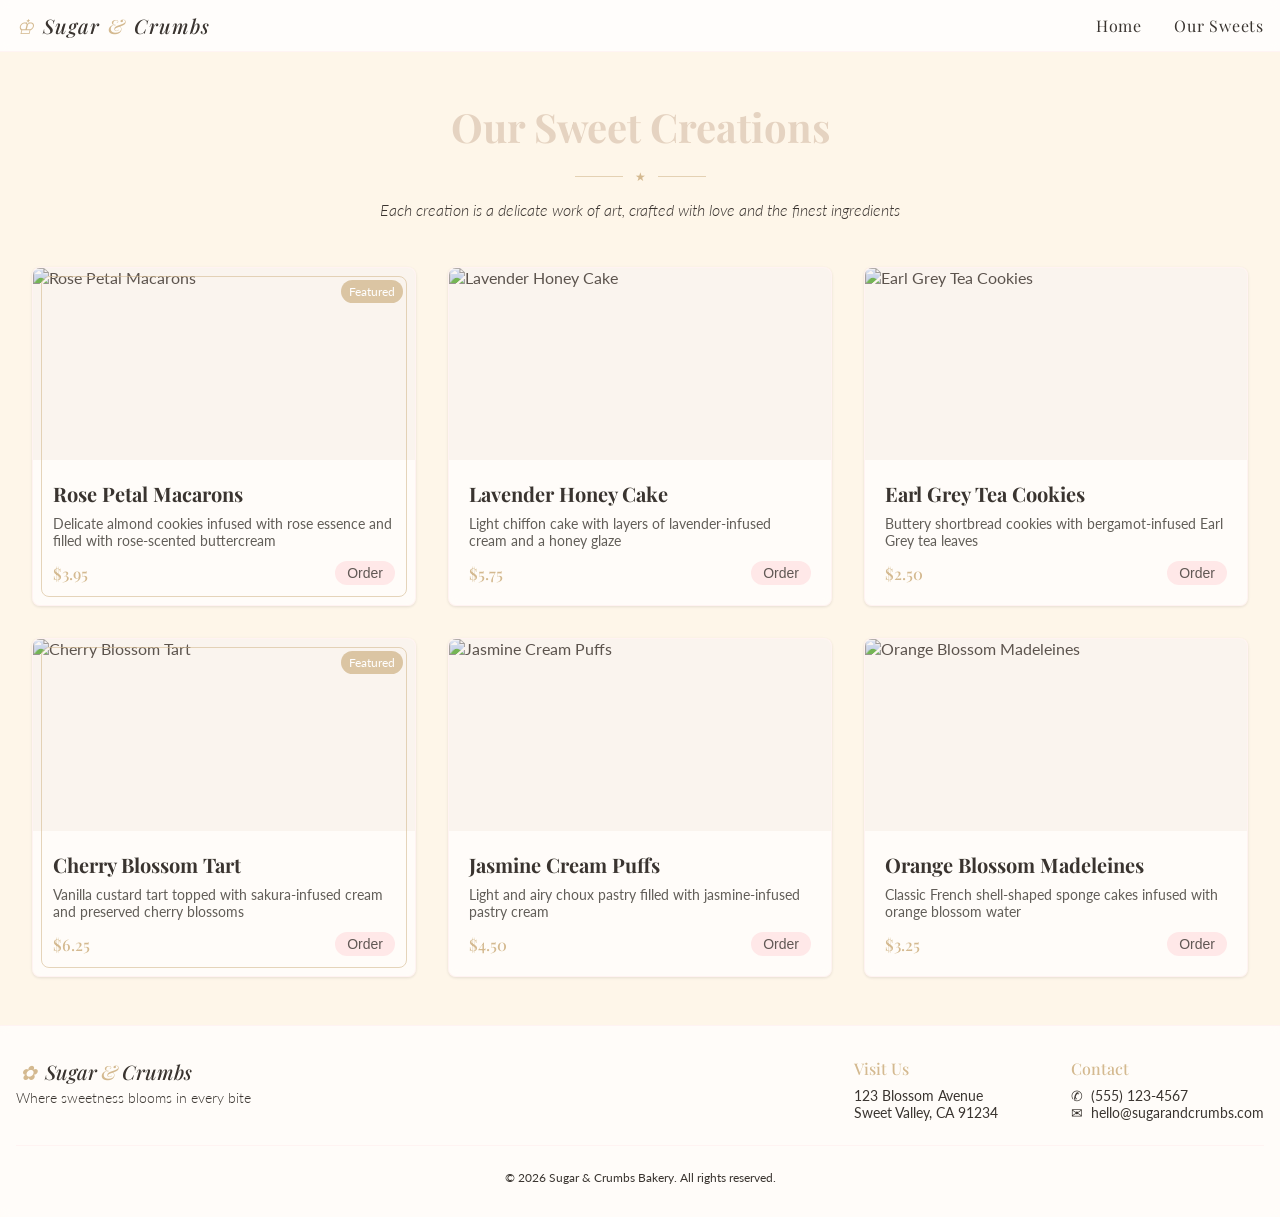
==== menu.html @ 68413828 "Refactor: Convert to HTML/CSS only, split pages" ====
<!DOCTYPE html>
<html lang="en">
<head>
  <meta charset="UTF-8">
  <meta name="viewport" content="width=device-width, initial-scale=1.0">
  <title>Our Sweets | Sugar & Crumbs</title>
  <meta name="description" content="Explore our delicious menu of artisanal pastries and sweet treats. Sugar & Crumbs offers a variety of handcrafted desserts made with love.">
  <meta name="author" content="Sugar & Crumbs">

  <meta property="og:title" content="Our Sweets | Sugar & Crumbs">
  <meta property="og:description" content="Explore our delicious menu of artisanal pastries and sweet treats. Sugar & Crumbs offers a variety of handcrafted desserts made with love.">
  <meta property="og:type" content="website">
  <meta property="og:image" content="https://lovable.dev/opengraph-image-p98pqg.png">

  <meta name="twitter:card" content="summary_large_image">
  <meta name="twitter:site" content="@lovable_dev">
  <meta name="twitter:image" content="https://lovable.dev/opengraph-image-p98pqg.png">
  
  <link rel="stylesheet" href="styles.css">
  <link rel="stylesheet" href="https://fonts.googleapis.com/css2?family=Playfair+Display:ital,wght@0,400;0,500;0,600;0,700;1,400;1,500&family=Lato:wght@300;400;700&display=swap">
  <!-- IMPORTANT: DO NOT REMOVE THIS SCRIPT TAG OR THIS VERY COMMENT! -->
  <script src="https://cdn.gpteng.co/gptengineer.js" type="module"></script>
</head>
<body>
  <nav>
    <div class="nav-container">
      <a href="index.html" class="logo">
        <span>♔</span> <!-- Cake slice icon replacement -->
        Sugar <span>&</span> Crumbs
      </a>
      
      <div class="nav-links">
        <a href="index.html">Home</a>
        <a href="menu.html">Our Sweets</a>
      </div>
      
      <button class="mobile-menu-btn" id="menuToggle">
        ≡ <!-- Menu icon replacement -->
      </button>
    </div>
    
    <div class="mobile-menu" id="mobileMenu" style="display: none;">
      <a href="index.html">Home</a>
      <a href="menu.html">Our Sweets</a>
    </div>
  </nav>

  <div class="container">
    <div class="menu-title">
      <h1>Our Sweet Creations</h1>
      <div class="section-divider">
        <div class="line"></div>
        <span class="star">★</span>
        <div class="line"></div>
      </div>
      <p>Each creation is a delicate work of art, crafted with love and the finest ingredients</p>
    </div>

    <div class="menu-grid">
      <div class="product-card featured">
        <div class="product-image">
          <div class="overlay"></div>
          <img src="/macaron.jpg" alt="Rose Petal Macarons">
          <div class="product-badge">Featured</div>
        </div>
        <div class="product-details">
          <h3 class="product-title">Rose Petal Macarons</h3>
          <p class="product-description">Delicate almond cookies infused with rose essence and filled with rose-scented buttercream</p>
          <div class="product-footer">
            <span class="product-price">$3.95</span>
            <button class="order-btn">Order</button>
          </div>
        </div>
      </div>

      <div class="product-card">
        <div class="product-image">
          <div class="overlay"></div>
          <img src="/lavender-cake.jpg" alt="Lavender Honey Cake">
        </div>
        <div class="product-details">
          <h3 class="product-title">Lavender Honey Cake</h3>
          <p class="product-description">Light chiffon cake with layers of lavender-infused cream and a honey glaze</p>
          <div class="product-footer">
            <span class="product-price">$5.75</span>
            <button class="order-btn">Order</button>
          </div>
        </div>
      </div>

      <div class="product-card">
        <div class="product-image">
          <div class="overlay"></div>
          <img src="/earl-grey-cookies.jpg" alt="Earl Grey Tea Cookies">
        </div>
        <div class="product-details">
          <h3 class="product-title">Earl Grey Tea Cookies</h3>
          <p class="product-description">Buttery shortbread cookies with bergamot-infused Earl Grey tea leaves</p>
          <div class="product-footer">
            <span class="product-price">$2.50</span>
            <button class="order-btn">Order</button>
          </div>
        </div>
      </div>

      <div class="product-card featured">
        <div class="product-image">
          <div class="overlay"></div>
          <img src="/cherry-tart.jpg" alt="Cherry Blossom Tart">
          <div class="product-badge">Featured</div>
        </div>
        <div class="product-details">
          <h3 class="product-title">Cherry Blossom Tart</h3>
          <p class="product-description">Vanilla custard tart topped with sakura-infused cream and preserved cherry blossoms</p>
          <div class="product-footer">
            <span class="product-price">$6.25</span>
            <button class="order-btn">Order</button>
          </div>
        </div>
      </div>

      <div class="product-card">
        <div class="product-image">
          <div class="overlay"></div>
          <img src="/cream-puff.jpg" alt="Jasmine Cream Puffs">
        </div>
        <div class="product-details">
          <h3 class="product-title">Jasmine Cream Puffs</h3>
          <p class="product-description">Light and airy choux pastry filled with jasmine-infused pastry cream</p>
          <div class="product-footer">
            <span class="product-price">$4.50</span>
            <button class="order-btn">Order</button>
          </div>
        </div>
      </div>

      <div class="product-card">
        <div class="product-image">
          <div class="overlay"></div>
          <img src="/madeleines.jpg" alt="Orange Blossom Madeleines">
        </div>
        <div class="product-details">
          <h3 class="product-title">Orange Blossom Madeleines</h3>
          <p class="product-description">Classic French shell-shaped sponge cakes infused with orange blossom water</p>
          <div class="product-footer">
            <span class="product-price">$3.25</span>
            <button class="order-btn">Order</button>
          </div>
        </div>
      </div>
    </div>
  </div>

  <!-- Footer -->
  <footer>
    <div class="footer-container">
      <div class="footer-content">
        <div class="footer-logo">
          <h3>
            <span class="icon">✿</span> <!-- Flower icon replacement -->
            Sugar <span>&</span> Crumbs
          </h3>
          <p>Where sweetness blooms in every bite</p>
        </div>
        
        <div class="footer-info">
          <div class="footer-section">
            <h4>Visit Us</h4>
            <p>123 Blossom Avenue</p>
            <p>Sweet Valley, CA 91234</p>
          </div>
          
          <div class="footer-section">
            <h4>Contact</h4>
            <p class="contact-item">
              <span class="contact-icon">✆</span> <!-- Phone icon replacement -->
              (555) 123-4567
            </p>
            <p class="contact-item">
              <span class="contact-icon">✉</span> <!-- Mail icon replacement -->
              hello@sugarandcrumbs.com
            </p>
          </div>
        </div>
      </div>
      
      <div class="footer-copyright">
        <p>&copy; <script>document.write(new Date().getFullYear());</script> Sugar & Crumbs Bakery. All rights reserved.</p>
      </div>
    </div>
  </footer>

  <script>
    // Simple JavaScript for mobile menu toggle
    document.addEventListener('DOMContentLoaded', function() {
      const menuToggle = document.getElementById('menuToggle');
      const mobileMenu = document.getElementById('mobileMenu');
      
      menuToggle.addEventListener('click', function() {
        if (mobileMenu.style.display === 'none') {
          mobileMenu.style.display = 'block';
        } else {
          mobileMenu.style.display = 'none';
        }
      });
    });
  </script>

  <style>
    /* Additional menu page specific styles */
    .order-btn {
      background-color: rgba(255, 222, 226, 0.7);
      color: rgba(58, 52, 48, 0.8);
      font-size: 0.875rem;
      padding: 0.25rem 0.75rem;
      border: none;
      border-radius: 9999px;
      cursor: pointer;
      transition: all 0.2s;
    }
    
    .order-btn:hover {
      background-color: rgba(255, 222, 226, 1);
      color: #3A3430;
    }

    .menu-title {
      text-align: center;
      margin: 3rem 0;
    }

    .menu-title h1 {
      font-size: 2.5rem;
      color: #E5D3C1;
      margin-bottom: 1rem;
    }

    .menu-title p {
      max-width: 36rem;
      margin: 0 auto;
      color: #3A3430;
      font-weight: 300;
      font-style: italic;
    }
  </style>
</body>
</html>
---- styles.css ----
/* Import fonts */
@import url('https://fonts.googleapis.com/css2?family=Playfair+Display:ital,wght@0,400;0,500;0,600;0,700;1,400;1,500&family=Lato:wght@300;400;700&display=swap');

/* Reset and Base Styles */
* {
  margin: 0;
  padding: 0;
  box-sizing: border-box;
}

body {
  font-family: 'Lato', sans-serif;
  background-color: #FEF6E9;
  color: #3A3430;
  background-image: url('/floral-bg.png');
  background-size: 300px;
  background-repeat: repeat;
  background-blend-mode: overlay;
  background-opacity: 0.1;
}

h1, h2, h3, h4, h5 {
  font-family: 'Playfair Display', serif;
}

a {
  text-decoration: none;
  color: inherit;
}

img {
  max-width: 100%;
}

.container {
  max-width: 1400px;
  margin: 0 auto;
  padding: 0 2rem;
}

/* Navigation */
nav {
  position: sticky;
  top: 0;
  z-index: 50;
  background-color: rgba(255, 255, 255, 0.8);
  backdrop-filter: blur(4px);
  border-bottom: 1px solid rgba(255, 222, 226, 0.3);
  padding: 0.75rem 1rem;
}

.nav-container {
  max-width: 1400px;
  margin: 0 auto;
  display: flex;
  justify-content: space-between;
  align-items: center;
}

.logo {
  display: flex;
  align-items: center;
  gap: 0.5rem;
  font-family: 'Playfair Display', serif;
  font-size: 1.25rem;
  font-style: italic;
  font-weight: 500;
  letter-spacing: 0.05em;
  color: #3A3430;
}

.logo span {
  color: #D4B990;
}

.nav-links {
  display: none;
}

.nav-links a {
  font-family: 'Playfair Display', serif;
  color: #3A3430;
  transition: color 0.2s;
  font-size: 1rem;
  letter-spacing: 0.05em;
  position: relative;
}

.nav-links a:hover {
  color: #D4B990;
}

.nav-links a::after {
  content: '';
  position: absolute;
  width: 100%;
  transform: scaleX(0);
  height: 2px;
  bottom: -2px;
  left: 0;
  background-color: #D4B990;
  transform-origin: bottom right;
  transition: transform 0.3s;
}

.nav-links a:hover::after {
  transform: scaleX(1);
  transform-origin: bottom left;
}

.mobile-menu-btn {
  background: none;
  border: none;
  color: #3A3430;
  cursor: pointer;
  font-size: 1.5rem;
}

.mobile-menu {
  padding: 1rem;
  text-align: center;
  animation: fadeIn 0.3s ease-out;
}

.mobile-menu a {
  display: block;
  padding: 0.75rem 0;
  font-family: 'Playfair Display', serif;
  color: #3A3430;
  transition: color 0.2s;
}

.mobile-menu a:hover {
  color: #D4B990;
}

/* Main Hero Section */
.hero {
  position: relative;
  height: 80vh;
  display: flex;
  align-items: center;
  overflow: hidden;
}

.hero-bg {
  position: absolute;
  inset: 0;
  background-color: rgba(248, 225, 229, 0.2);
}

.hero-bg img {
  width: 100%;
  height: 100%;
  object-fit: cover;
  opacity: 0.9;
}

.hero-gradient {
  position: absolute;
  inset: 0;
  background: linear-gradient(to bottom, rgba(255, 222, 226, 0.2) 0%, transparent 50%, rgba(254, 246, 233, 0.9) 100%);
}

.hero-content {
  position: relative;
  z-index: 10;
  max-width: 1400px;
  margin: 0 auto;
  padding: 0 1rem;
  text-align: center;
}

.hero-title {
  font-family: 'Playfair Display', serif;
  font-size: 2.5rem;
  font-weight: 500;
  color: #3A3430;
  margin-bottom: 1rem;
  animation: fadeIn 0.7s ease-out;
}

.hero-title span {
  color: #D4B990;
}

.hero-divider {
  display: flex;
  justify-content: center;
  align-items: center;
  margin: 1rem 0;
  animation: fadeIn 0.7s ease-out;
  animation-delay: 0.2s;
}

.hero-divider .line {
  height: 1px;
  width: 4rem;
  background-color: rgba(212, 185, 144, 0.6);
}

.hero-divider .star {
  color: #D4B990;
  margin: 0 0.75rem;
  font-size: 0.75rem;
}

.hero-subtitle {
  font-family: 'Playfair Display', serif;
  font-style: italic;
  font-size: 1.25rem;
  color: #3A3430;
  max-width: 36rem;
  margin: 0 auto;
  animation: fadeIn 0.7s ease-out;
  animation-delay: 0.3s;
}

.hero-btn {
  margin-top: 2rem;
  display: inline-flex;
  align-items: center;
  background-color: rgba(255, 255, 255, 0.8);
  backdrop-filter: blur(4px);
  color: #3A3430;
  border: 1px solid rgba(212, 185, 144, 0.4);
  border-radius: 9999px;
  padding: 0.5rem 1.5rem;
  transition: all 0.3s;
  animation: fadeIn 0.7s ease-out;
  animation-delay: 0.4s;
}

.hero-btn:hover {
  background-color: rgba(212, 185, 144, 0.1);
  border-color: #D4B990;
}

/* About Section */
.about-section {
  padding: 4rem 1rem 6rem;
}

.about-container {
  max-width: 1400px;
  margin: 0 auto;
}

.about-grid {
  display: grid;
  grid-template-columns: 1fr;
  gap: 2rem;
}

.about-image {
  position: relative;
}

.about-image .circle-1 {
  position: absolute;
  top: -1rem;
  left: -1rem;
  width: 6rem;
  height: 6rem;
  border: 1px solid rgba(212, 185, 144, 0.3);
  border-radius: 50%;
}

.about-image .circle-2 {
  position: absolute;
  bottom: -1rem;
  right: -1rem;
  width: 8rem;
  height: 8rem;
  border: 1px solid rgba(212, 185, 144, 0.3);
  border-radius: 50%;
}

.about-image img {
  width: 100%;
  border-radius: 0.5rem;
  box-shadow: 0 4px 6px -1px rgba(0, 0, 0, 0.1), 0 2px 4px -1px rgba(0, 0, 0, 0.06);
  position: relative;
  z-index: 10;
}

.about-content h2 {
  font-size: 2rem;
  color: #3A3430;
  margin-bottom: 1rem;
}

.about-divider {
  height: 2px;
  width: 4rem;
  background-color: #D4B990;
  margin-bottom: 1.5rem;
}

.about-content p {
  color: #3A3430;
  margin-bottom: 1.5rem;
  line-height: 1.6;
}

.about-tagline {
  display: flex;
  align-items: center;
  font-family: 'Playfair Display', serif;
  font-style: italic;
  color: #3A3430;
}

.about-tagline .icon {
  color: #D4B990;
  margin-right: 0.5rem;
}

/* Featured Products Section */
.featured-section {
  padding: 4rem 1rem;
  background-color: rgba(255, 255, 255, 0.6);
}

.featured-container {
  max-width: 1400px;
  margin: 0 auto;
}

.section-title {
  text-align: center;
  margin-bottom: 3rem;
}

.section-title h2 {
  font-family: 'Playfair Display', serif;
  font-size: 2rem;
  color: #3A3430;
}

.section-divider {
  display: flex;
  justify-content: center;
  align-items: center;
  margin: 1rem 0;
}

.section-divider .line {
  height: 1px;
  width: 3rem;
  background-color: rgba(212, 185, 144, 0.6);
}

.section-divider .star {
  color: #D4B990;
  margin: 0 0.75rem;
  font-size: 0.75rem;
}

.products-grid {
  display: grid;
  grid-template-columns: 1fr;
  gap: 1.5rem;
  margin-bottom: 2.5rem;
}

.product-card {
  background-color: rgba(255, 255, 255, 0.7);
  backdrop-filter: blur(4px);
  border-radius: 0.5rem;
  box-shadow: 0 1px 3px rgba(0, 0, 0, 0.1);
  border: 1px solid rgba(255, 222, 226, 0.3);
  overflow: hidden;
  transform: translateY(0);
  transition: all 0.3s;
}

.product-card:hover {
  box-shadow: 0 4px 6px rgba(0, 0, 0, 0.1);
}

.product-card.featured {
  position: relative;
}

.product-card.featured::before {
  content: '';
  position: absolute;
  top: 0;
  left: 0;
  right: 0;
  bottom: 0;
  border: 1px solid #D4B990;
  border-radius: 0.5rem;
  margin: 8px;
  pointer-events: none;
  opacity: 0.6;
  z-index: 1;
}

.product-image {
  position: relative;
  height: 12rem;
  overflow: hidden;
}

.product-image .overlay {
  position: absolute;
  inset: 0;
  background-color: rgba(229, 211, 193, 0.2);
}

.product-image img {
  width: 100%;
  height: 100%;
  object-fit: cover;
  transition: transform 0.7s ease-in-out;
}

.product-card:hover .product-image img {
  transform: scale(1.1);
}

.product-badge {
  position: absolute;
  top: 0.75rem;
  right: 0.75rem;
  background-color: rgba(212, 185, 144, 0.8);
  backdrop-filter: blur(4px);
  color: white;
  font-size: 0.75rem;
  padding: 0.25rem 0.5rem;
  border-radius: 9999px;
  z-index: 10;
}

.product-details {
  padding: 1.25rem;
}

.product-title {
  font-family: 'Playfair Display', serif;
  font-size: 1.25rem;
  color: #3A3430;
  margin-bottom: 0.5rem;
}

.product-description {
  font-size: 0.875rem;
  color: rgba(58, 52, 48, 0.8);
  margin-bottom: 0.75rem;
  display: -webkit-box;
  -webkit-line-clamp: 2;
  -webkit-box-orient: vertical;
  overflow: hidden;
}

.product-footer {
  display: flex;
  justify-content: space-between;
  align-items: center;
}

.product-price {
  font-family: 'Playfair Display', serif;
  color: #D4B990;
  font-weight: 500;
}

.product-link {
  font-size: 0.875rem;
  color: #3A3430;
  transition: color 0.2s;
  display: flex;
  align-items: center;
}

.product-link:hover {
  color: #D4B990;
}

.product-link .chevron {
  margin-left: 0.25rem;
  font-size: 0.75rem;
}

.view-all {
  text-align: center;
}

.view-all a {
  display: inline-flex;
  align-items: center;
  font-family: 'Playfair Display', serif;
  color: #3A3430;
  transition: color 0.2s;
}

.view-all a:hover {
  color: #D4B990;
}

.view-all .chevron {
  margin-left: 0.25rem;
}

/* Menu Page Specific */
.menu-title {
  text-align: center;
  margin: 3rem auto;
}

.menu-title h1 {
  font-size: 2.5rem;
  color: #3A3430;
  margin-bottom: 1rem;
}

.menu-grid {
  display: grid;
  grid-template-columns: 1fr;
  gap: 1.5rem;
  margin-bottom: 2rem;
}

/* Footer */
footer {
  background-color: rgba(255, 255, 255, 0.7);
  backdrop-filter: blur(4px);
  border-top: 1px solid rgba(255, 222, 226, 0.3);
  padding: 2rem 1rem;
  margin-top: 3rem;
}

.footer-container {
  max-width: 1400px;
  margin: 0 auto;
}

.footer-content {
  display: flex;
  flex-direction: column;
  align-items: center;
  margin-bottom: 1.5rem;
}

.footer-logo {
  margin-bottom: 1.5rem;
  text-align: center;
}

.footer-logo h3 {
  display: flex;
  align-items: center;
  justify-content: center;
  font-family: 'Playfair Display', serif;
  font-size: 1.25rem;
  font-weight: 500;
  font-style: italic;
  color: #3A3430;
}

.footer-logo h3 .icon {
  margin-right: 0.5rem;
  color: #D4B990;
}

.footer-logo h3 span {
  color: #D4B990;
  margin: 0 0.25rem;
}

.footer-logo p {
  font-size: 0.875rem;
  color: #3A3430;
  margin-top: 0.25rem;
  font-weight: 300;
}

.footer-info {
  display: grid;
  grid-template-columns: 1fr;
  gap: 1.5rem;
  text-align: center;
}

.footer-section h4 {
  font-family: 'Playfair Display', serif;
  color: #D4B990;
  font-weight: 500;
  margin-bottom: 0.5rem;
}

.footer-section p {
  font-size: 0.875rem;
  color: #3A3430;
}

.footer-section .contact-item {
  display: flex;
  align-items: center;
  justify-content: center;
}

.footer-section .contact-icon {
  margin-right: 0.5rem;
  font-size: 0.875rem;
}

.footer-copyright {
  border-top: 1px solid rgba(255, 222, 226, 0.3);
  margin-top: 1.5rem;
  padding-top: 1.5rem;
  text-align: center;
}

.footer-copyright p {
  font-size: 0.75rem;
  color: #3A3430;
}

/* Animations */
@keyframes fadeIn {
  0% {
    opacity: 0;
    transform: translateY(10px);
  }
  100% {
    opacity: 1;
    transform: translateY(0);
  }
}

/* Media Queries */
@media (min-width: 768px) {
  .nav-links {
    display: flex;
    gap: 2rem;
  }
  
  .mobile-menu-btn {
    display: none;
  }
  
  .hero-title {
    font-size: 3.5rem;
  }
  
  .about-grid {
    grid-template-columns: 1fr 1fr;
    gap: 4rem;
    align-items: center;
  }
  
  .products-grid {
    grid-template-columns: repeat(2, 1fr);
    gap: 2rem;
  }
  
  .menu-grid {
    grid-template-columns: repeat(2, 1fr);
    gap: 2rem;
  }
  
  .footer-content {
    flex-direction: row;
    justify-content: space-between;
    align-items: flex-start;
  }
  
  .footer-logo {
    margin-bottom: 0;
    text-align: left;
  }
  
  .footer-logo h3 {
    justify-content: flex-start;
  }
  
  .footer-info {
    grid-template-columns: repeat(2, 1fr);
    text-align: left;
  }
  
  .footer-section .contact-item {
    justify-content: flex-start;
  }
}

@media (min-width: 1024px) {
  .hero-title {
    font-size: 4.5rem;
  }
  
  .products-grid {
    grid-template-columns: repeat(3, 1fr);
  }
  
  .menu-grid {
    grid-template-columns: repeat(3, 1fr);
  }
}
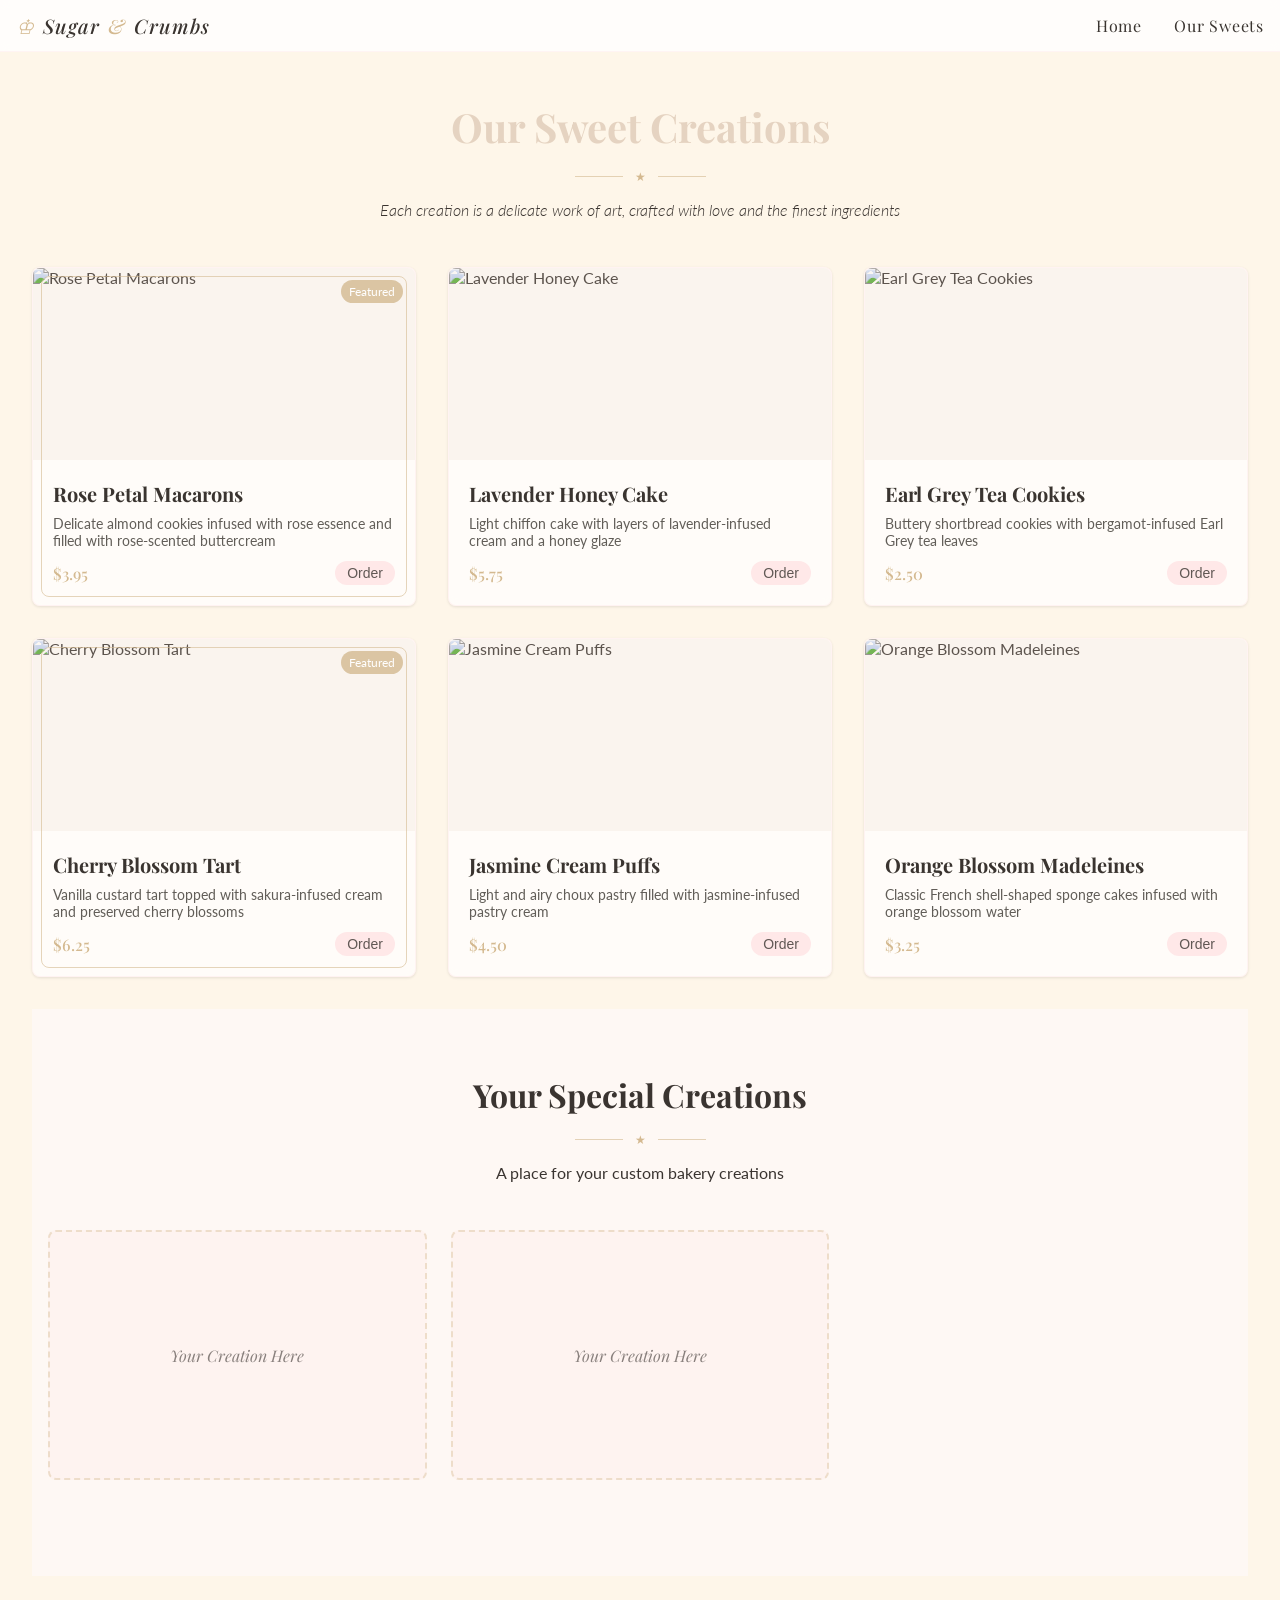
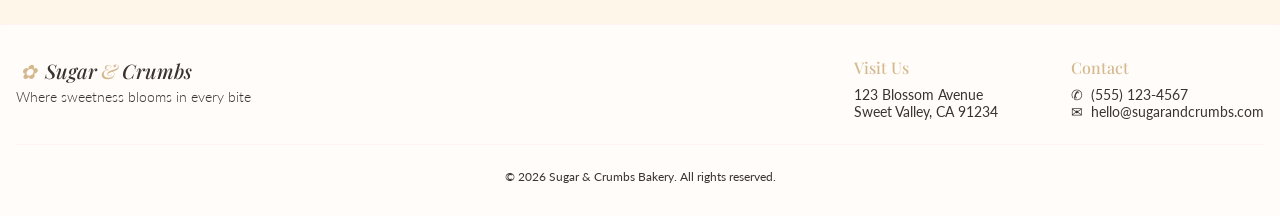
==== commit b0564b50: "Add image placeholders Add placeholders for images in the HTML." ====
--- a/menu.html
+++ b/menu.html
@@ -61,7 +61,7 @@
       <div class="product-card featured">
         <div class="product-image">
           <div class="overlay"></div>
-          <img src="/macaron.jpg" alt="Rose Petal Macarons">
+          <img src="https://images.unsplash.com/photo-1571115177098-24ec42ed204d?ixlib=rb-4.0.3&ixid=M3wxMjA3fDB8MHxwaG90by1wYWdlfHx8fGVufDB8fHx8fA%3D%3D&auto=format&fit=crop&w=1974&q=80" alt="Rose Petal Macarons">
           <div class="product-badge">Featured</div>
         </div>
         <div class="product-details">
@@ -77,7 +77,7 @@
       <div class="product-card">
         <div class="product-image">
           <div class="overlay"></div>
-          <img src="/lavender-cake.jpg" alt="Lavender Honey Cake">
+          <img src="https://images.unsplash.com/photo-1565958011703-44f9829ba187?ixlib=rb-4.0.3&ixid=M3wxMjA3fDB8MHxwaG90by1wYWdlfHx8fGVufDB8fHx8fA%3D%3D&auto=format&fit=crop&w=1965&q=80" alt="Lavender Honey Cake">
         </div>
         <div class="product-details">
           <h3 class="product-title">Lavender Honey Cake</h3>
@@ -92,7 +92,7 @@
       <div class="product-card">
         <div class="product-image">
           <div class="overlay"></div>
-          <img src="/earl-grey-cookies.jpg" alt="Earl Grey Tea Cookies">
+          <img src="https://images.unsplash.com/photo-1585653621032-a5fec164ee92?ixlib=rb-4.0.3&ixid=M3wxMjA3fDB8MHxwaG90by1wYWdlfHx8fGVufDB8fHx8fA%3D%3D&auto=format&fit=crop&w=1970&q=80" alt="Earl Grey Tea Cookies">
         </div>
         <div class="product-details">
           <h3 class="product-title">Earl Grey Tea Cookies</h3>
@@ -107,7 +107,7 @@
       <div class="product-card featured">
         <div class="product-image">
           <div class="overlay"></div>
-          <img src="/cherry-tart.jpg" alt="Cherry Blossom Tart">
+          <img src="https://images.unsplash.com/photo-1528975604071-b4dc52a2d18c?ixlib=rb-4.0.3&ixid=M3wxMjA3fDB8MHxwaG90by1wYWdlfHx8fGVufDB8fHx8fA%3D%3D&auto=format&fit=crop&w=1974&q=80" alt="Cherry Blossom Tart">
           <div class="product-badge">Featured</div>
         </div>
         <div class="product-details">
@@ -123,7 +123,7 @@
       <div class="product-card">
         <div class="product-image">
           <div class="overlay"></div>
-          <img src="/cream-puff.jpg" alt="Jasmine Cream Puffs">
+          <img src="https://images.unsplash.com/photo-1623246123320-0d6636755796?ixlib=rb-4.0.3&ixid=M3wxMjA3fDB8MHxwaG90by1wYWdlfHx8fGVufDB8fHx8fA%3D%3D&auto=format&fit=crop&w=1974&q=80" alt="Jasmine Cream Puffs">
         </div>
         <div class="product-details">
           <h3 class="product-title">Jasmine Cream Puffs</h3>
@@ -138,7 +138,7 @@
       <div class="product-card">
         <div class="product-image">
           <div class="overlay"></div>
-          <img src="/madeleines.jpg" alt="Orange Blossom Madeleines">
+          <img src="https://images.unsplash.com/photo-1614145121029-83a9f7b68bf4?ixlib=rb-4.0.3&ixid=M3wxMjA3fDB8MHxwaG90by1wYWdlfHx8fGVufDB8fHx8fA%3D%3D&auto=format&fit=crop&w=1974&q=80" alt="Orange Blossom Madeleines">
         </div>
         <div class="product-details">
           <h3 class="product-title">Orange Blossom Madeleines</h3>
@@ -147,6 +147,28 @@
             <span class="product-price">$3.25</span>
             <button class="order-btn">Order</button>
           </div>
+        </div>
+      </div>
+    </div>
+    
+    <!-- Custom Image Section -->
+    <div class="custom-image-section">
+      <div class="section-title">
+        <h2>Your Special Creations</h2>
+        <div class="section-divider">
+          <div class="line"></div>
+          <span class="star">★</span>
+          <div class="line"></div>
+        </div>
+        <p>A place for your custom bakery creations</p>
+      </div>
+      
+      <div class="gallery-grid">
+        <div class="gallery-item placeholder">
+          <div class="placeholder-text">Your Creation Here</div>
+        </div>
+        <div class="gallery-item placeholder">
+          <div class="placeholder-text">Your Creation Here</div>
         </div>
       </div>
     </div>
--- a/styles.css
+++ b/styles.css
@@ -1,4 +1,3 @@
-
 /* Import fonts */
 @import url('https://fonts.googleapis.com/css2?family=Playfair+Display:ital,wght@0,400;0,500;0,600;0,700;1,400;1,500&family=Lato:wght@300;400;700&display=swap');
 
@@ -524,6 +523,51 @@
   margin-bottom: 2rem;
 }
 
+/* Custom Image Section */
+.custom-image-section {
+  padding: 4rem 1rem;
+  background-color: rgba(255, 250, 250, 0.7);
+}
+
+.gallery-grid {
+  display: grid;
+  grid-template-columns: 1fr;
+  gap: 1.5rem;
+  margin: 2rem 0;
+}
+
+.gallery-item {
+  height: 250px;
+  border-radius: 0.5rem;
+  overflow: hidden;
+}
+
+.gallery-item img {
+  width: 100%;
+  height: 100%;
+  object-fit: cover;
+}
+
+.gallery-item.placeholder {
+  background-color: rgba(255, 222, 226, 0.2);
+  border: 2px dashed rgba(212, 185, 144, 0.4);
+  display: flex;
+  align-items: center;
+  justify-content: center;
+  transition: all 0.3s;
+}
+
+.gallery-item.placeholder:hover {
+  background-color: rgba(255, 222, 226, 0.3);
+  border-color: rgba(212, 185, 144, 0.6);
+}
+
+.placeholder-text {
+  font-family: 'Playfair Display', serif;
+  font-style: italic;
+  color: rgba(58, 52, 48, 0.6);
+}
+
 /* Footer */
 footer {
   background-color: rgba(255, 255, 255, 0.7);
@@ -663,6 +707,10 @@
     gap: 2rem;
   }
   
+  .gallery-grid {
+    grid-template-columns: repeat(2, 1fr);
+  }
+  
   .footer-content {
     flex-direction: row;
     justify-content: space-between;
@@ -700,4 +748,8 @@
   .menu-grid {
     grid-template-columns: repeat(3, 1fr);
   }
-}
+  
+  .gallery-grid {
+    grid-template-columns: repeat(3, 1fr);
+  }
+}
